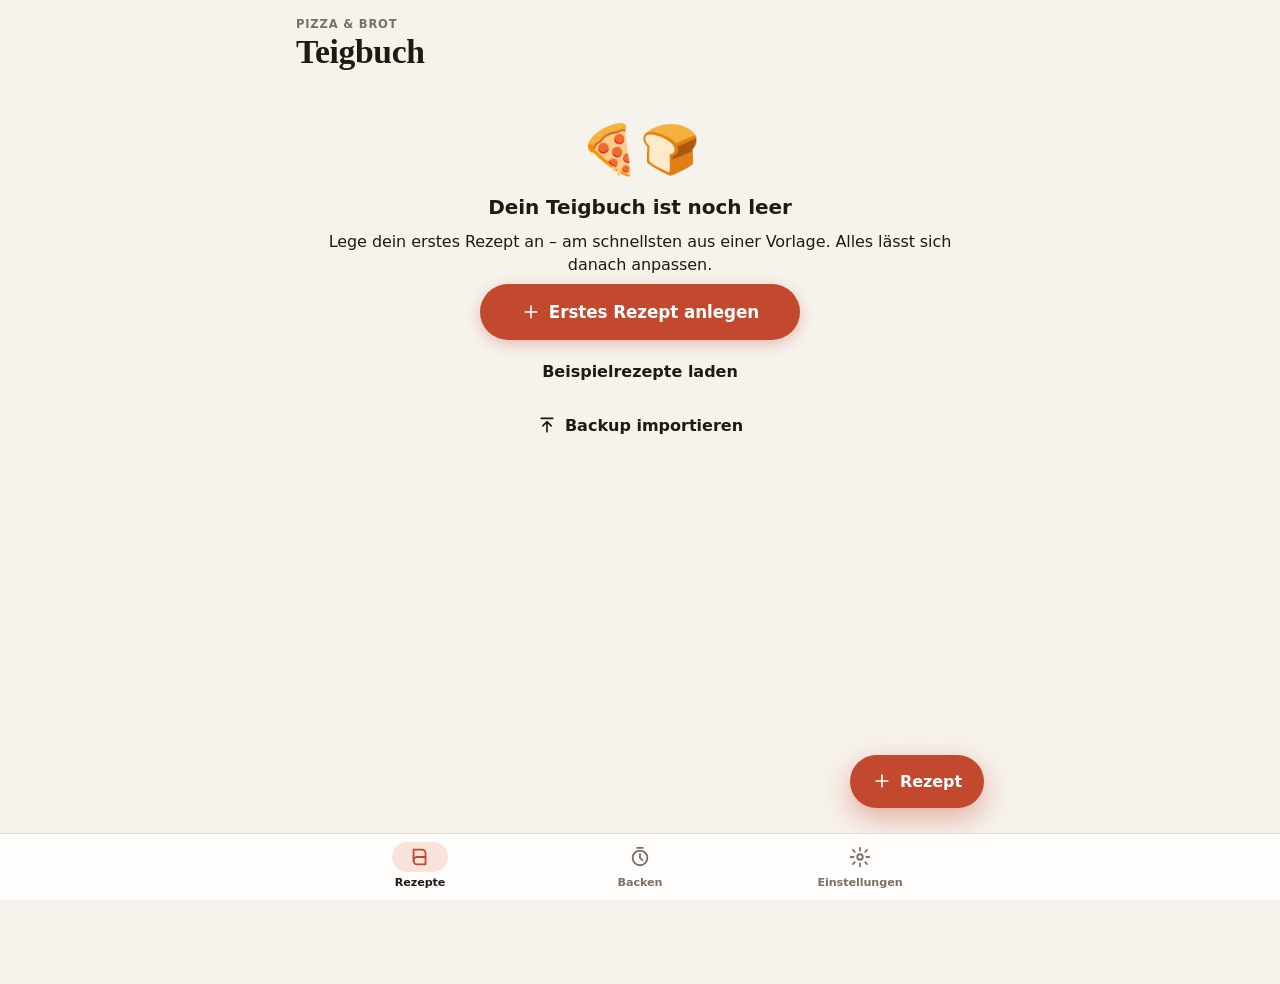
==== index.html @ fdfc9746 "Add files via upload" ====
<!doctype html>
<html lang="de">
<head>
  <meta charset="utf-8">
  <meta name="viewport" content="width=device-width, initial-scale=1, viewport-fit=cover">
  <title>Teigbuch</title>
  <meta name="description" content="Rezepte, Teigführung, Backplaner und Tagebuch für Pizza und Brot.">
  <meta name="theme-color" content="#FBF6EE" media="(prefers-color-scheme: light)">
  <meta name="theme-color" content="#17130F" media="(prefers-color-scheme: dark)">
  <link rel="manifest" href="manifest.webmanifest">
  <link rel="icon" href="icons/icon.svg" type="image/svg+xml">
  <link rel="apple-touch-icon" href="icons/icon-192.png">
  <meta name="apple-mobile-web-app-capable" content="yes">
  <meta name="mobile-web-app-capable" content="yes">
  <meta name="apple-mobile-web-app-status-bar-style" content="default">
  <meta name="apple-mobile-web-app-title" content="Teigbuch">
  <link rel="stylesheet" href="styles.css">
</head>
<body>
  <main id="view" aria-live="polite"></main>
  <nav class="tabbar" aria-label="Hauptnavigation">
    <a href="#/" data-tab="recipes">
      <span class="tab-pill"><svg class="ic" viewBox="0 0 24 24" fill="none" stroke="currentColor" stroke-width="2" stroke-linecap="round" stroke-linejoin="round" aria-hidden="true"><path d="M5 4h9a4 4 0 0 1 4 4v12H9a4 4 0 0 1-4-4V4z"/><path d="M5 16a4 4 0 0 1 4-4h9"/></svg></span>
      <span>Rezepte</span>
    </a>
    <a href="#/bake" data-tab="bake">
      <span class="tab-pill"><svg class="ic" viewBox="0 0 24 24" fill="none" stroke="currentColor" stroke-width="2" stroke-linecap="round" stroke-linejoin="round" aria-hidden="true"><circle cx="12" cy="13" r="8"/><path d="M12 9v4l2.5 2.5M9 2h6"/></svg><b id="bake-badge" class="badge" hidden></b></span>
      <span>Backen</span>
    </a>
    <a href="#/settings" data-tab="settings">
      <span class="tab-pill"><svg class="ic" viewBox="0 0 24 24" fill="none" stroke="currentColor" stroke-width="2" stroke-linecap="round" stroke-linejoin="round" aria-hidden="true"><circle cx="12" cy="12" r="3"/><path d="M12 2v3M12 19v3M4.2 4.2l2.1 2.1M17.7 17.7l2.1 2.1M2 12h3M19 12h3M4.2 19.8l2.1-2.1M17.7 6.3l2.1-2.1"/></svg></span>
      <span>Einstellungen</span>
    </a>
  </nav>
  <div id="toast" role="status"></div>
  <div id="sheet-root"></div>
  <noscript>Teigbuch benötigt JavaScript.</noscript>
  <script type="module" src="app.js"></script>
</body>
</html>
---- styles.css ----
/* Teigbuch – ruhiges, modernes Design, mobil zuerst */
:root {
  --bg: #F6F2EC; --surface: #FFFFFF; --surface-2: #EFE8DF; --surface-3: #E6DDD1; --line: #E4DACD;
  --text: #1F1A16; --muted: #7C6F65; --accent: #C2492D; --accent-ink: #FFFFFF; --accent-soft: #F8E3DB;
  --gold: #C98A2E; --ok: #2F7A4A; --ok-soft: #E2F1E6; --warn: #A3640A; --warn-soft: #FAEED8; --danger: #B3261E;
  --rt: #D69A3C; --fridge: #3F86B5; --warm: #E2733A; --oven: #C2492D;
  --shadow: 0 1px 2px rgba(50, 30, 15, .05), 0 8px 24px rgba(50, 30, 15, .06);
  --shadow-lg: 0 10px 40px rgba(50, 30, 15, .16);
  --r: 20px; --r-sm: 14px;
  --serif: ui-serif, "Iowan Old Style", "Palatino Linotype", Palatino, Georgia, serif;
  --sans: system-ui, -apple-system, "Segoe UI Variable", "Segoe UI", Roboto, "Helvetica Neue", sans-serif;
  color-scheme: light;
}
@media (prefers-color-scheme: dark) {
  :root:not([data-theme="light"]) {
    --bg: #131110; --surface: #1D1917; --surface-2: #27221E; --surface-3: #312A25; --line: #332C27;
    --text: #F4EDE6; --muted: #A69789; --accent: #F07C58; --accent-ink: #1A0F0A; --accent-soft: #3B2219;
    --gold: #E5AA4E; --ok: #7CC490; --ok-soft: #1B2D21; --warn: #EAB35C; --warn-soft: #33281A; --danger: #F2867E;
    --rt: #E3A64F; --fridge: #72B3DD; --warm: #F28E55; --oven: #F07C58;
    --shadow: 0 1px 2px rgba(0, 0, 0, .3); --shadow-lg: 0 10px 40px rgba(0, 0, 0, .5); color-scheme: dark;
  }
}
:root[data-theme="dark"] {
  --bg: #131110; --surface: #1D1917; --surface-2: #27221E; --surface-3: #312A25; --line: #332C27;
  --text: #F4EDE6; --muted: #A69789; --accent: #F07C58; --accent-ink: #1A0F0A; --accent-soft: #3B2219; color-scheme: dark;
}

* { box-sizing: border-box; -webkit-tap-highlight-color: transparent; }
html { -webkit-text-size-adjust: 100%; }
body {
  margin: 0; background: var(--bg); color: var(--text);
  font: 16px/1.45 var(--sans); letter-spacing: -.005em;
  padding-bottom: calc(84px + env(safe-area-inset-bottom));
  -webkit-font-smoothing: antialiased;
}
#view { max-width: 720px; margin: 0 auto; min-height: 100vh; }
a { color: var(--accent); }
h1, h2, h3 { margin: 0; }
p { margin: .5em 0; }
small { font-size: .82em; }
.muted { color: var(--muted); }
.small { font-size: .88rem; }
.center { text-align: center; }
.pre { white-space: pre-wrap; }
.hidden { display: none !important; }
.grow { flex: 1; min-width: 0; }
.ic { width: 20px; height: 20px; flex: none; }
button { font: inherit; }
:focus-visible { outline: 3px solid color-mix(in srgb, var(--accent) 45%, transparent); outline-offset: 2px; }

/* ---------- Kopfzeilen ---------- */
.top { display: flex; align-items: center; gap: 10px; padding: calc(16px + env(safe-area-inset-top)) 16px 6px; }
.top.sub { position: sticky; top: 0; z-index: 5; background: color-mix(in srgb, var(--bg) 85%, transparent); backdrop-filter: saturate(1.4) blur(14px); -webkit-backdrop-filter: saturate(1.4) blur(14px); padding-bottom: 10px; padding-top: calc(10px + env(safe-area-inset-top)); }
.eyebrow { font-size: .72rem; letter-spacing: .07em; text-transform: uppercase; color: var(--muted); font-weight: 650; white-space: nowrap; overflow: hidden; text-overflow: ellipsis; }
.title { font-size: 1.75rem; line-height: 1.15; font-weight: 750; letter-spacing: -.02em; }
.title.sm { font-size: 1.15rem; font-weight: 700; white-space: nowrap; overflow: hidden; text-overflow: ellipsis; letter-spacing: -.01em; }
.title.brand, .title.serif { font-family: var(--serif); letter-spacing: -.01em; }
.title.brand { font-size: 2.1rem; }
.top-actions { margin-left: auto; display: flex; gap: 4px; }
.pad { padding: 6px 16px 28px; }
.lead { color: var(--muted); margin-top: 6px; }
.sec { font-size: .78rem; text-transform: uppercase; letter-spacing: .07em; color: var(--muted); font-weight: 700; margin: 24px 4px 8px; }

/* ---------- Buttons ---------- */
.btn {
  display: inline-flex; align-items: center; justify-content: center; gap: 8px;
  min-height: 46px; padding: 10px 18px; border-radius: 999px; border: 0;
  background: var(--surface-2); color: var(--text); font-weight: 650; text-decoration: none; cursor: pointer;
  transition: transform .08s, background .15s;
}
.btn:hover { background: var(--surface-3); }
.btn:active { transform: scale(.97); }
.btn:disabled { opacity: .35; pointer-events: none; }
.btn.primary { background: var(--accent); color: var(--accent-ink); box-shadow: 0 4px 14px color-mix(in srgb, var(--accent) 30%, transparent); }
.btn.primary:hover { background: color-mix(in srgb, var(--accent) 88%, #000); }
.btn.ghost { background: transparent; }
.btn.ghost:hover { background: var(--surface-2); }
.btn.danger { color: var(--danger); }
.btn.sm { min-height: 36px; padding: 6px 14px; font-size: .9rem; }
.btn.big { min-height: 56px; font-size: 1.05rem; }
.btn.block { display: flex; width: 100%; margin: 12px 0; }
.icon-btn { display: inline-grid; place-items: center; width: 42px; height: 42px; border-radius: 999px; border: 0; background: transparent; color: var(--text); cursor: pointer; flex: none; text-decoration: none; }
.icon-btn:hover { background: var(--surface-2); }
.icon-btn.tonal { background: var(--surface-2); }

.row { display: flex; align-items: center; }
.row.gap { gap: 8px; }
.row.wrap { flex-wrap: wrap; }
.row.between { justify-content: space-between; gap: 8px; }
.row.center { justify-content: center; }
.row.line { margin-bottom: 8px; }

/* ---------- Karten & Klappbereiche ---------- */
.card { background: var(--surface); border-radius: var(--r); padding: 16px; margin: 12px 0; box-shadow: var(--shadow); }
.card-h { display: flex; align-items: center; justify-content: space-between; gap: 8px; margin-bottom: 8px; }
.card-h b { font-weight: 700; }
details > summary { list-style: none; cursor: pointer; }
details > summary::-webkit-details-marker { display: none; }
details.card > summary, details.fold > summary { display: flex; align-items: center; gap: 8px; font-weight: 650; }
details.card > summary > small, details.fold > summary > small { font-weight: 450; overflow: hidden; text-overflow: ellipsis; white-space: nowrap; min-width: 0; }
details.card > summary::after, details.fold > summary::after {
  content: ''; margin-left: auto; flex: none; width: 8px; height: 8px; border-right: 2px solid var(--muted); border-bottom: 2px solid var(--muted);
  transform: rotate(45deg) translate(-2px, -2px); transition: transform .2s;
}
details[open].card > summary::after, details[open].fold > summary::after { transform: rotate(-135deg) translate(-2px, -2px); }
details[open].card > summary { margin-bottom: 12px; }
details.fold { border-top: 1px solid var(--line); padding: 12px 0 0; margin-top: 12px; }
details.fold[open] > summary { margin-bottom: 10px; }
details.fold.flat { border-top: 0; padding-top: 4px; margin-top: 4px; }
details.info > summary { color: var(--muted); font-size: .88rem; display: inline-flex; gap: 6px; align-items: center; padding: 4px 0; }
details.info[open] > summary { margin-bottom: 4px; }
details.info p { margin: 0 0 8px; font-size: .9rem; color: var(--muted); }

.hint-card { display: flex; align-items: center; gap: 12px; justify-content: space-between; background: var(--surface-2); border-radius: var(--r-sm); padding: 12px 14px; margin: 12px 0; font-size: .94rem; }
.hint-card.good { background: var(--ok-soft); }
.hint-card.warnc { background: var(--warn-soft); }
.hint-card.col { flex-direction: column; align-items: stretch; }
.hint-card .x-btn { margin: -6px -6px -6px 0; }
.warn { background: var(--warn-soft); color: var(--text); border-radius: var(--r-sm); padding: 10px 12px; margin: 10px 0; font-size: .92rem; }
.pill { font-size: .76rem; padding: 3px 10px; border-radius: 999px; background: var(--surface-2); color: var(--muted); font-weight: 650; }
.pill.ok { background: var(--ok-soft); color: var(--ok); }
.kbd { display: inline-block; border: 1px solid var(--line); border-radius: 6px; padding: 0 5px; }

/* ---------- Übersicht ---------- */
.search { display: flex; align-items: center; gap: 8px; background: var(--surface); border-radius: 999px; padding: 0 16px; margin: 6px 0 4px; color: var(--muted); box-shadow: var(--shadow); }
.search input { flex: 1; border: 0; background: transparent; font: inherit; color: var(--text); padding: 12px 0; outline: none; min-width: 0; }
.chips { display: flex; flex-wrap: wrap; gap: 8px; margin: 10px 0; }
.chips.scroll { flex-wrap: nowrap; overflow-x: auto; scrollbar-width: none; margin-left: -16px; margin-right: -16px; padding: 0 16px; }
.chips.scroll::-webkit-scrollbar { display: none; }
.chip { border: 0; background: var(--surface-2); color: var(--text); border-radius: 999px; padding: 8px 14px; font-size: .9rem; font-weight: 550; cursor: pointer; white-space: nowrap; }
.chip:hover { background: var(--surface-3); }
.chip small { color: var(--muted); }
.chip.on { background: var(--text); color: var(--bg); }
.cards { display: grid; gap: 10px; grid-template-columns: 1fr; margin-top: 4px; }
@media (min-width: 560px) { .cards { grid-template-columns: 1fr 1fr; } }
.rcard { display: flex; gap: 14px; align-items: center; text-decoration: none; color: inherit; background: var(--surface); border-radius: var(--r); padding: 8px; box-shadow: var(--shadow); transition: transform .1s; }
.rcard:active { transform: scale(.985); }
.rcard-img { width: 76px; height: 76px; border-radius: 14px; flex: none; }
.rcard-img .ph-emoji { font-size: 2rem; }
.rcard-body { min-width: 0; display: flex; flex-direction: column; gap: 3px; padding-right: 6px; }
.rcard-title { font-weight: 700; font-size: 1.02rem; line-height: 1.25; display: -webkit-box; -webkit-line-clamp: 2; -webkit-box-orient: vertical; overflow: hidden; }
.meta { font-size: .84rem; color: var(--muted); white-space: nowrap; overflow: hidden; text-overflow: ellipsis; }
.fav { color: var(--gold); }
.stars-s { color: var(--gold); letter-spacing: 1px; white-space: nowrap; }
.stars-s i { color: var(--surface-3); font-style: normal; }

.ph { position: relative; background: linear-gradient(140deg, #F3E1C2, #E2B46C); display: grid; place-items: center; overflow: hidden; }
.ph img { position: absolute; inset: 0; width: 100%; height: 100%; object-fit: cover; }
.ph img:not([src]) { display: none; }
.ph-emoji { font-size: 2.4rem; }
.ph img[src] + .ph-emoji { display: none; }

.banner { display: block; text-decoration: none; color: #fff; background: linear-gradient(135deg, var(--accent), color-mix(in srgb, var(--accent) 60%, #4a1206)); border-radius: var(--r); padding: 11px 16px; margin: 8px 0; box-shadow: 0 6px 18px color-mix(in srgb, var(--accent) 25%, transparent); }
.banner-k { display: flex; justify-content: space-between; gap: 10px; font-size: .78rem; opacity: .92; font-weight: 600; }
.banner-k span:first-child { overflow: hidden; text-overflow: ellipsis; white-space: nowrap; }
.banner-k span:last-child { white-space: nowrap; }
.banner-v { font-size: 1.02rem; font-weight: 700; margin-top: 2px; }
.more-link { display: block; text-align: center; font-size: .88rem; font-weight: 650; text-decoration: none; padding: 4px 0 8px; }
.banner-s { font-size: .88rem; opacity: .92; }
.cd { font-variant-numeric: tabular-nums; font-weight: 500; opacity: .95; }
.cd.overdue, .ht-cd.overdue { color: var(--warn); }
.banner .cd.overdue { color: #FFE2A8; }

.fab { position: fixed; right: max(16px, calc(50% - 344px)); bottom: calc(92px + env(safe-area-inset-bottom)); display: flex; align-items: center; gap: 8px; background: var(--accent); color: var(--accent-ink); text-decoration: none; font-weight: 700; padding: 15px 22px; border-radius: 999px; box-shadow: 0 10px 28px color-mix(in srgb, var(--accent) 40%, transparent); z-index: 6; }

.empty { text-align: center; padding: 32px 12px; }
.empty .btn { margin: 8px auto; display: flex; width: 100%; max-width: 320px; }
.empty-ic { font-size: 3rem; margin-bottom: 8px; }
.empty.small { padding: 16px 8px; }
.empty h2 { font-size: 1.25rem; }

/* ---------- Rezept-Detail ---------- */
.hero { height: 230px; border-radius: 0 0 28px 28px; }
.hero .ph-emoji { font-size: 4.5rem; }
.hero::after { content: ''; position: absolute; inset: 0 0 auto 0; height: 90px; background: linear-gradient(rgba(0, 0, 0, .18), transparent); pointer-events: none; }
.hero > .hbtn, .hero > .hbtns { position: absolute; top: calc(12px + env(safe-area-inset-top)); z-index: 2; }
.hero > .hbtn { left: 12px; }
.hbtns { right: 12px; display: flex; gap: 8px; }
.hbtn { display: grid; place-items: center; width: 42px; height: 42px; border-radius: 999px; border: 0; background: rgba(255, 252, 248, .88); backdrop-filter: blur(8px); color: #2A211B; cursor: pointer; box-shadow: 0 2px 10px rgba(0, 0, 0, .14); }
.hbtn.on { color: var(--gold); }
.hbtn.on svg { fill: currentColor; }
.hero + .pad { padding-top: 18px; }
.facts { display: flex; flex-wrap: wrap; gap: 6px; margin: 12px 0 4px; }
.fact { display: inline-flex; align-items: center; gap: 6px; background: var(--surface); border-radius: 999px; padding: 6px 12px; font-size: .88rem; font-weight: 600; box-shadow: var(--shadow); }
.fact small { color: var(--muted); font-weight: 500; }

.seg { display: flex; background: var(--surface-2); border-radius: 999px; padding: 4px; gap: 2px; margin: 14px 0; overflow-x: auto; scrollbar-width: none; }
.seg > a, .seg > button { flex: 1; text-align: center; padding: 9px 12px; border-radius: 999px; border: 0; background: transparent; color: var(--muted); text-decoration: none; font-weight: 650; font-size: .92rem; cursor: pointer; white-space: nowrap; }
.seg > .on { background: var(--surface); color: var(--text); box-shadow: 0 1px 4px rgba(0, 0, 0, .1); }
.seg.small { flex-wrap: wrap; overflow: visible; border-radius: var(--r-sm); }
.seg.small > button { font-size: .82rem; padding: 7px 8px; flex: 1 1 auto; border-radius: 10px; }

/* ---------- Formulare ---------- */
.fld { display: block; margin: 14px 0; }
.fld-l { display: block; font-size: .82rem; font-weight: 650; color: var(--muted); margin: 0 0 6px 2px; }
.fld-h { display: block; font-size: .8rem; color: var(--muted); margin: 5px 0 0 2px; }
.in { width: 100%; min-height: 46px; border: 1.5px solid transparent; border-radius: var(--r-sm); background: var(--surface-2); color: var(--text); font: inherit; padding: 10px 14px; outline: none; transition: border-color .15s, background .15s; }
.in:focus { border-color: var(--accent); background: var(--surface); }
.card .in, .link-card .in, .se-b .in, .sub-ratings .in { background: var(--bg); }
.card .in:focus { background: var(--surface); }
.in.big { font-size: 1.3rem; font-weight: 700; }
.in.strong { font-weight: 700; }
textarea.in { resize: vertical; }
select.in { appearance: auto; }
.unit-in { position: relative; display: flex; align-items: center; flex: 1; min-width: 0; }
.unit-in .in { padding-right: 46px; }
.unit-in .u { position: absolute; right: 14px; color: var(--muted); font-size: .9rem; pointer-events: none; }
.w90 { flex: 0 0 100px; }
.w60 { flex: 0 0 60px; text-align: right; }
.grid2 { display: grid; grid-template-columns: 1fr 1fr; gap: 0 12px; }
.grid2 .fld { margin: 8px 0; }
.check { display: flex; align-items: center; gap: 10px; margin: 12px 0; font-size: .95rem; }
.check input { width: 20px; height: 20px; accent-color: var(--accent); }

.stepper { display: flex; align-items: center; border-radius: 999px; overflow: hidden; background: var(--surface-2); }
.card .stepper { background: var(--bg); }
.stepper button { width: 46px; height: 46px; border: 0; background: transparent; color: var(--text); font-size: 1.35rem; cursor: pointer; }
.stepper button:hover { background: var(--surface-3); }
.stepper .in { border: 0; text-align: center; width: 60px; border-radius: 0; min-height: 46px; font-weight: 750; background: transparent; padding: 0; }
.stepper.big .in { font-size: 1.3rem; width: 84px; }
.scaler-row { display: flex; align-items: center; gap: 10px; flex-wrap: wrap; }
.scaler-row .unit-in { max-width: 140px; }
.scaler .row { margin-top: 10px; }
.x { color: var(--muted); font-weight: 700; }

.result-grid { display: grid; grid-template-columns: 1fr 1fr; gap: 10px; margin: 14px 0; }
.result-grid > div { background: var(--surface); border-radius: var(--r-sm); padding: 10px 14px; box-shadow: var(--shadow); }
.result-grid small { display: block; color: var(--muted); }
.result-grid b { font-size: 1.1rem; }
.result { margin-top: 10px; padding: 10px 14px; background: var(--surface-2); border-radius: var(--r-sm); }

/* ---------- Zutaten ---------- */
.ing { background: var(--surface); border-radius: var(--r); padding: 14px 16px; margin: 12px 0; box-shadow: var(--shadow); }
.ing.pf { box-shadow: inset 4px 0 0 var(--gold), var(--shadow); }
.ing.main { box-shadow: inset 4px 0 0 var(--accent), var(--shadow); }
.ing h3 { font-size: 1rem; display: flex; justify-content: space-between; align-items: baseline; gap: 8px; margin-bottom: 4px; }
.ing h3 small { color: var(--muted); font-weight: 500; }
.ing table { width: 100%; border-collapse: collapse; font-variant-numeric: tabular-nums; }
.ing td { padding: 8px 0; border-bottom: 1px solid var(--line); vertical-align: top; }
.ing td small { display: block; color: var(--muted); }
.ing td.num { text-align: right; font-weight: 650; white-space: nowrap; padding-left: 10px; }
.ing td.pct { color: var(--muted); font-weight: 500; width: 76px; }
.ing tr.sum td { border-bottom: 0; font-weight: 750; padding-top: 10px; }
.ing tr.sub td { color: var(--muted); font-size: .88rem; }
.ing tr[data-action="tick"] { cursor: pointer; }
.ing tr.checked td { text-decoration: line-through; opacity: .4; }
details.card .ing { box-shadow: none; padding: 0; margin: 8px 0 0; background: none; }

/* ---------- Ablauf ---------- */
.flowbar { display: flex; height: 12px; border-radius: 999px; overflow: hidden; gap: 2px; margin-bottom: 10px; }
.flowbar i, .legend i { display: block; }
.legend { display: flex; flex-wrap: wrap; gap: 6px 14px; font-size: .82rem; color: var(--muted); }
.legend span { display: inline-flex; align-items: center; gap: 6px; }
.legend i { width: 9px; height: 9px; border-radius: 3px; }
i.loc-rt { background: var(--rt); } i.loc-fridge { background: var(--fridge); } i.loc-warm { background: var(--warm); } i.loc-oven { background: var(--oven); }
.flow-sum { display: grid; grid-template-columns: 1fr 1fr; gap: 10px; margin-bottom: 10px; }
.flow-sum small { display: block; color: var(--muted); font-size: .76rem; }
.flow-sum b { font-size: 1.05rem; white-space: nowrap; }
.kv { display: flex; justify-content: space-between; padding: 4px 0; }

.tl { list-style: none; margin: 8px 0; padding: 0; position: relative; }
.tl::before { content: ''; position: absolute; left: 19px; top: 14px; bottom: 14px; width: 2px; background: var(--line); }
.tl-i { position: relative; display: flex; gap: 12px; padding: 6px 0; align-items: flex-start; }
.tl-dot { width: 40px; height: 40px; flex: none; border-radius: 999px; background: var(--surface); box-shadow: inset 0 0 0 2px var(--rt); display: grid; place-items: center; font-size: 1.05rem; z-index: 1; }
.tl-i.loc-fridge .tl-dot { box-shadow: inset 0 0 0 2px var(--fridge); }
.tl-i.loc-warm .tl-dot { box-shadow: inset 0 0 0 2px var(--warm); }
.tl-i.loc-oven .tl-dot { box-shadow: inset 0 0 0 2px var(--oven); }
.tl-i.end .tl-dot { box-shadow: inset 0 0 0 2px var(--ok); }
.tl-c { flex: 1; min-width: 0; padding-top: 2px; }
.tl-c > details > summary { display: block; }
.tl-h { display: flex; justify-content: space-between; gap: 8px; align-items: baseline; }
.tl-h b { font-weight: 650; }
.tl-when { font-size: .84rem; color: var(--muted); white-space: nowrap; font-variant-numeric: tabular-nums; }
.tl-m { font-size: .84rem; color: var(--muted); margin-top: 2px; }
.tl-more { color: var(--accent); font-weight: 600; }
.tl-n { font-size: .9rem; margin-top: 6px; background: var(--surface-2); border-radius: 12px; padding: 8px 11px; }
.loc-chip { display: inline-block; padding: 1px 8px; border-radius: 999px; font-size: .76rem; font-weight: 650; background: color-mix(in srgb, var(--rt) 18%, transparent); color: var(--text); }
.loc-chip.loc-fridge { background: color-mix(in srgb, var(--fridge) 20%, transparent); }
.loc-chip.loc-warm { background: color-mix(in srgb, var(--warm) 20%, transparent); }
.loc-chip.loc-oven { background: color-mix(in srgb, var(--oven) 20%, transparent); }
.tl-i.night .tl-when::before { content: '🌙 '; }
.tl-i.night .tl-when { color: var(--warn); font-weight: 650; }
.tl.live .tl-i.done { opacity: .5; }
.tl.live .tl-i.done .tl-dot { background: var(--ok-soft); box-shadow: inset 0 0 0 2px var(--ok); }
.tl.live .tl-i.run .tl-dot { box-shadow: inset 0 0 0 2px var(--accent), 0 0 0 4px var(--accent-soft); }
.tl.live .tl-i.run b { color: var(--accent); }
.tl.live .tl-i.over .tl-when { color: var(--warn); }
.tl-done { align-self: center; background: var(--surface-2); }

/* ---------- Tagebuch ---------- */
.pchips { display: flex; flex-wrap: wrap; gap: 6px; margin: 6px 0 8px; }
.pchip { background: var(--surface-2); border-radius: 999px; padding: 3px 10px; font-size: .82rem; }
.next { background: var(--accent-soft); border-radius: 12px; padding: 8px 11px; font-size: .92rem; }
details.log > summary { display: flex; align-items: center; gap: 10px; }
details.log > summary .log-d { font-weight: 700; }
details.log > summary .log-h { color: var(--muted); font-size: .86rem; }
.thumbs { display: flex; gap: 8px; flex-wrap: wrap; margin: 8px 0; }
.thumb { width: 72px; height: 72px; border-radius: 14px; border: 0; padding: 0; cursor: pointer; }
.thumbs.big .thumb { width: 100px; height: 100px; }
.thumb.add { display: flex; flex-direction: column; align-items: center; justify-content: center; gap: 4px; background: var(--surface-2); border: 2px dashed var(--line); color: var(--muted); font-size: .85rem; }
.thumb.cover { outline: 3px solid var(--gold); outline-offset: 2px; }
.t-x { position: absolute; top: 4px; right: 4px; width: 26px; height: 26px; border-radius: 999px; border: 0; background: rgba(0, 0, 0, .55); color: #fff; display: grid; place-items: center; cursor: pointer; z-index: 2; }
.t-x .ic { width: 14px; height: 14px; }
.t-c { position: absolute; left: 0; right: 0; bottom: 0; border: 0; background: rgba(0, 0, 0, .55); color: #fff; font-size: .7rem; padding: 3px; cursor: pointer; z-index: 2; }
.ph.missing::after { content: 'Foto fehlt'; font-size: .7rem; color: #6b5a4a; }
.chart svg { width: 100%; height: auto; }
.chart .grid { stroke: var(--line); stroke-width: 1; }
.chart .ax { fill: var(--muted); font-size: 10px; }
.chart .pt { fill: var(--accent); fill-opacity: .85; stroke: var(--surface); stroke-width: 2; }
.stars-in { display: flex; gap: 2px; }
.stars-in button { border: 0; background: none; font-size: 1.4rem; color: var(--surface-3); cursor: pointer; padding: 2px; line-height: 1; }
.stars-in.big button { font-size: 2.4rem; }
.stars-in button.on { color: var(--gold); }
.sub-ratings .row { padding: 4px 0; }
.act-row { display: flex; gap: 6px; flex-wrap: wrap; margin-top: 10px; }

/* ---------- Editor ---------- */
.tpl-grid { display: grid; grid-template-columns: 1fr 1fr; gap: 10px; margin-top: 14px; }
.tpl { display: flex; flex-direction: column; align-items: flex-start; gap: 4px; text-align: left; background: var(--surface); border: 0; border-radius: var(--r); padding: 16px; color: var(--text); cursor: pointer; box-shadow: var(--shadow); }
.tpl:active { transform: scale(.98); }
.tpl-ic { font-size: 1.8rem; }
.tpl b { font-size: 1rem; line-height: 1.25; }
.tpl small { color: var(--muted); }
.tpl.blank { background: transparent; box-shadow: inset 0 0 0 2px var(--line); }
.wiz-dots { display: flex; gap: 6px; padding: 4px 16px 0; }
.wiz-dots button { flex: 1; height: 28px; display: flex; align-items: center; border: 0; background: none; cursor: pointer; padding: 0; }
.wiz-dots button span { display: block; width: 100%; height: 5px; border-radius: 99px; background: var(--surface-3); font-size: 0; transition: background .2s; }
.wiz-dots .done span { background: color-mix(in srgb, var(--accent) 45%, var(--surface-3)); }
.wiz-dots .on span { background: var(--accent); }
.wiz-dots small { display: none; }
.wiz-body { padding-bottom: 160px; }
.wiz-foot, .sticky-actions { position: fixed; left: 0; right: 0; bottom: calc(68px + env(safe-area-inset-bottom)); z-index: 7; background: color-mix(in srgb, var(--bg) 88%, transparent); backdrop-filter: saturate(1.4) blur(14px); -webkit-backdrop-filter: saturate(1.4) blur(14px); padding: 8px 16px 10px; }
.wiz-foot > *, .sticky-actions { max-width: 720px; margin: 0 auto; }
.sticky-actions { display: flex; gap: 8px; }
body[data-view="plan"] #view { padding-bottom: 80px; }
.live { display: flex; flex-wrap: wrap; gap: 4px 12px; font-size: .8rem; color: var(--muted); margin-bottom: 8px; justify-content: center; }
.live b { color: var(--text); }
.live .w { color: var(--warn); font-weight: 700; }
.link-card { background: var(--surface); border-radius: var(--r); padding: 16px; margin: 14px 0; box-shadow: var(--shadow); }
.link-h { display: flex; flex-direction: column; gap: 2px; margin-bottom: 10px; }
.link-h small { color: var(--muted); }
.link-row { display: flex; align-items: center; gap: 10px; }
.link-arrow { font-size: 1.2rem; color: var(--muted); }
.pf-card { box-shadow: inset 4px 0 0 var(--gold), var(--shadow); }
.pf-ic { font-size: 1.5rem; }
.pf-out { background: var(--surface-2); border-radius: 12px; padding: 8px 12px; font-size: .9rem; margin-top: 6px; }
.add-row { display: flex; flex-wrap: wrap; gap: 8px; margin: 10px 0; }
.steps-edit { list-style: none; padding: 0; margin: 10px 0; }
.se { background: var(--surface); border-radius: var(--r-sm); margin: 8px 0; overflow: hidden; box-shadow: inset 4px 0 0 var(--rt), var(--shadow); }
.se.loc-fridge { box-shadow: inset 4px 0 0 var(--fridge), var(--shadow); } .se.loc-warm { box-shadow: inset 4px 0 0 var(--warm), var(--shadow); } .se.loc-oven { box-shadow: inset 4px 0 0 var(--oven), var(--shadow); }
.se-h { display: flex; align-items: center; gap: 10px; width: 100%; border: 0; background: none; padding: 11px 12px 11px 16px; color: var(--text); text-align: left; cursor: pointer; }
.se-n { width: 24px; height: 24px; border-radius: 999px; background: var(--surface-2); display: grid; place-items: center; font-size: .76rem; font-weight: 750; flex: none; }
.se-ic { font-size: 1.2rem; }
.se-t { flex: 1; min-width: 0; display: flex; flex-direction: column; }
.se-t b { font-weight: 650; }
.se-t small { color: var(--muted); }
.se-b { padding: 2px 14px 14px 18px; }
.login-steps { margin: 6px 0 4px; padding-left: 22px; }
.login-steps li { margin: 3px 0; }
.unit-seg { display: flex; align-items: center; justify-content: space-between; gap: 10px; margin: 4px 0 6px; }
.unit-seg .seg { margin: 0; flex: 0 0 auto; }
.unit-seg .seg > button { min-width: 64px; }
.dur { gap: 6px; }
.dur .unit-in .in { padding: 10px 30px 10px 10px; text-align: right; }
.dur .unit-in .u { right: 9px; font-size: .82rem; }
.se-tools { display: flex; gap: 4px; justify-content: flex-end; margin-top: 8px; }
.addmore > summary { display: flex; align-items: center; justify-content: space-between; gap: 8px; }
.addmore > summary .btn { pointer-events: none; }

/* ---------- Planer ---------- */
.big-result { background: linear-gradient(135deg, var(--accent), color-mix(in srgb, var(--accent) 55%, #3a0e04)); color: #fff; border-radius: 24px; padding: 18px 20px; margin: 14px 0; box-shadow: 0 10px 30px color-mix(in srgb, var(--accent) 30%, transparent); }
.br-k { font-size: .8rem; opacity: .9; font-weight: 650; text-transform: uppercase; letter-spacing: .06em; }
.br-v { font-size: 2rem; font-weight: 800; line-height: 1.15; margin: 4px 0; letter-spacing: -.02em; }
.br-s { font-size: .9rem; opacity: .95; }
.br-w { margin-top: 8px; background: rgba(255, 255, 255, .18); padding: 6px 10px; border-radius: 10px; font-size: .9rem; }

/* ---------- Backvorgang ---------- */
.hero-timer { background: var(--surface); border-radius: 26px; padding: 20px 18px; margin: 12px 0; text-align: center; box-shadow: var(--shadow); position: relative; overflow: hidden; }
.hero-timer::before { content: ''; position: absolute; inset: 0 0 auto 0; height: 5px; background: var(--rt); }
.hero-timer.loc-fridge::before { background: var(--fridge); } .hero-timer.loc-warm::before { background: var(--warm); } .hero-timer.loc-oven::before { background: var(--oven); }
.hero-timer.planned::before { background: var(--gold); }
.hero-timer.done::before { background: var(--ok); }
.ht-step { font-size: .8rem; color: var(--muted); font-weight: 650; }
.ht-name { font-size: 1.45rem; font-weight: 750; margin: 4px 0; letter-spacing: -.01em; }
.ht-cd { font-size: 3.2rem; font-weight: 800; font-variant-numeric: tabular-nums; letter-spacing: -.03em; line-height: 1.05; margin-top: 4px; }
.ht-sub { color: var(--muted); font-size: .9rem; }
.ht-big { font-size: 3.5rem; }
.ht-rep { margin-top: 10px; font-size: .92rem; background: var(--surface-2); border-radius: 999px; padding: 6px 12px; display: inline-block; }
.ht-notes { margin: 12px 0 0; font-size: .92rem; text-align: left; background: var(--surface-2); border-radius: 14px; padding: 10px 12px; }
.ht-tools { display: flex; gap: 6px; justify-content: center; margin-top: 4px; flex-wrap: wrap; }
.progress { height: 8px; background: var(--surface-2); border-radius: 999px; overflow: hidden; margin: 12px 0 4px; }
.progress i { display: block; height: 100%; background: var(--accent); border-radius: 999px; transition: width 1s linear; }
.meas { margin: 12px 0 4px; text-align: left; background: var(--surface-2); border-radius: 14px; padding: 9px 12px; }
.meas > summary { font-size: .9rem; font-weight: 600; }
.meas[open] > summary { margin-bottom: 8px; }
.meas-row { display: grid; grid-template-columns: repeat(3, 1fr); gap: 8px; margin-bottom: 6px; }
.meas-row label small { display: block; color: var(--muted); font-size: .72rem; margin-bottom: 3px; white-space: nowrap; overflow: hidden; text-overflow: ellipsis; }
.meas-row .in { background: var(--surface); }
.meas-row .unit-in .in { padding-right: 34px; min-height: 40px; }
.ht-comp { margin-top: 10px; font-size: .88rem; background: var(--ok-soft); border-radius: 999px; padding: 5px 12px; display: inline-block; }
.comp { color: var(--ok); }

/* ---------- Teighände-Modus ---------- */
body[data-hands] .tabbar { display: none; }
body[data-hands] { padding-bottom: 0; }
.hands { min-height: 100vh; min-height: 100dvh; display: flex; flex-direction: column; gap: 10px; padding: calc(12px + env(safe-area-inset-top)) 18px calc(18px + env(safe-area-inset-bottom)); text-align: center; }
.hands-top { display: flex; align-items: center; justify-content: space-between; color: var(--muted); font-weight: 650; font-size: 1rem; text-align: left; }
.hands-x { width: 52px; height: 52px; border-radius: 999px; border: 0; background: var(--surface-2); color: var(--text); display: grid; place-items: center; cursor: pointer; }
.hands-name { font-size: clamp(1.8rem, 8vw, 2.8rem); font-weight: 800; line-height: 1.15; margin-top: 8px; letter-spacing: -.02em; }
.hands-cd { font-size: clamp(3.6rem, 19vw, 6.5rem); font-weight: 800; font-variant-numeric: tabular-nums; letter-spacing: -.04em; line-height: 1; }
.hands-cd.overdue { color: var(--warn); }
.progress.big { height: 14px; margin: 4px 0; }
.hands-rep { font-size: 1.3rem; font-weight: 700; }
.hands-notes { font-size: 1.15rem; background: var(--surface-2); border-radius: 18px; padding: 12px 14px; text-align: left; }
.hands-ing { background: var(--surface); border-radius: 18px; padding: 4px 16px; text-align: left; font-size: 1.25rem; box-shadow: var(--shadow); }
.hands-ing > div { display: flex; justify-content: space-between; padding: 10px 0; border-bottom: 1px solid var(--line); cursor: pointer; }
.hands-ing > div:last-child { border-bottom: 0; }
.hands-ing > div.checked { opacity: .4; text-decoration: line-through; }
.hands-sub { font-size: 1.1rem; color: var(--muted); }
.hands-go { min-height: 120px; border: 0; border-radius: 30px; background: var(--accent); color: var(--accent-ink); font-size: 2rem; font-weight: 800; cursor: pointer; box-shadow: 0 10px 28px color-mix(in srgb, var(--accent) 35%, transparent); }
.hands-go:active { transform: scale(.98); }
.hands-row { display: flex; gap: 10px; }
.hands-small { flex: 1; min-height: 60px; border-radius: 999px; border: 0; background: var(--surface-2); color: var(--text); font-size: 1.15rem; font-weight: 700; cursor: pointer; }
.hands .ht-comp { align-self: center; font-size: 1rem; }

/* ---------- Einstellungen ---------- */
.toggle { display: flex; align-items: center; justify-content: space-between; gap: 12px; padding: 12px 0; border-top: 1px solid var(--line); cursor: pointer; }
.card > .toggle:first-of-type { border-top: 0; }
.toggle > span { display: flex; flex-direction: column; min-width: 0; }
.toggle b { font-weight: 650; }
.toggle small { color: var(--muted); }
.toggle input { position: absolute; opacity: 0; pointer-events: none; }
.toggle i { flex: none; width: 48px; height: 29px; border-radius: 999px; background: var(--surface-3); position: relative; transition: background .15s; }
.toggle i::after { content: ''; position: absolute; top: 3px; left: 3px; width: 23px; height: 23px; border-radius: 99px; background: #fff; box-shadow: 0 1px 3px rgba(0, 0, 0, .25); transition: transform .15s; }
.toggle input:checked + i { background: var(--accent); }
.toggle input:checked + i::after { transform: translateX(19px); }
.toggle input:focus-visible + i { outline: 3px solid var(--accent-soft); }
.sub-opt { margin: 0 0 6px 4px; padding-left: 14px; border-left: 2px solid var(--line); }
.sub-opt .toggle { border-top: 0; padding: 6px 0; }
.sub-opt .fld { margin: 6px 0 10px; }
.set-row { display: flex; align-items: center; justify-content: space-between; gap: 10px; padding: 10px 0; }

/* ---------- Sheet, Toast, QR ---------- */
.sheet-bg { position: fixed; inset: 0; background: rgba(20, 12, 6, .45); backdrop-filter: blur(2px); z-index: 40; animation: fade .15s; }
@keyframes fade { from { opacity: 0; } }
.sheet { position: fixed; left: 50%; transform: translateX(-50%); bottom: 0; width: min(560px, 100%); background: var(--surface); border-radius: 26px 26px 0 0; padding: 8px 14px calc(16px + env(safe-area-inset-bottom)); z-index: 41; animation: up .2s ease-out; max-height: 92vh; overflow-y: auto; box-shadow: var(--shadow-lg); }
.sheet::before { content: ''; display: block; width: 40px; height: 5px; border-radius: 99px; background: var(--surface-3); margin: 4px auto 6px; }
@keyframes up { from { transform: translate(-50%, 30px); opacity: 0; } }
.sheet-h { font-weight: 700; text-align: center; padding: 6px 0 10px; color: var(--muted); font-size: .9rem; }
.sheet-i { display: flex; align-items: center; gap: 12px; width: 100%; border: 0; background: none; color: var(--text); padding: 14px 12px; border-radius: 14px; cursor: pointer; text-align: left; font-weight: 550; }
.sheet-i:hover { background: var(--surface-2); }
.sheet-i.danger { color: var(--danger); }
.sheet-i.cancel { justify-content: center; font-weight: 700; margin-top: 6px; background: var(--surface-2); }
.sheet.alert { text-align: center; padding: 10px 16px calc(18px + env(safe-area-inset-bottom)); }
.alert-t { font-size: 1.35rem; font-weight: 750; }
.lightbox { position: fixed; inset: 0; background: rgba(0, 0, 0, .92); z-index: 50; display: grid; place-items: center; padding: 16px; }
.lightbox img { max-width: 100%; max-height: 100%; border-radius: 10px; }
.qr-box { background: #fff; border-radius: 18px; padding: 10px; margin: 4px auto 8px; max-width: 340px; }
.qr { display: block; width: 100%; height: auto; }
.qr-sheet p.warnc { background: var(--warn-soft); border-radius: 12px; padding: 6px 10px; }
.qr-video { width: 100%; max-height: 50vh; border-radius: 18px; background: #000; object-fit: cover; }
#toast { position: fixed; left: 50%; bottom: calc(160px + env(safe-area-inset-bottom)); transform: translate(-50%, 20px); background: var(--text); color: var(--bg); padding: 11px 18px; border-radius: 999px; font-size: .92rem; font-weight: 550; opacity: 0; pointer-events: none; transition: .2s; z-index: 60; max-width: calc(100% - 32px); text-align: center; box-shadow: var(--shadow-lg); }
#toast.show { opacity: 1; transform: translate(-50%, 0); }

/* ---------- Tableiste ---------- */
.tabbar { position: fixed; left: 0; right: 0; bottom: 0; z-index: 8; display: flex; justify-content: center; background: color-mix(in srgb, var(--surface) 86%, transparent); backdrop-filter: saturate(1.4) blur(16px); -webkit-backdrop-filter: saturate(1.4) blur(16px); border-top: 1px solid var(--line); padding-bottom: env(safe-area-inset-bottom); }
.tabbar a { flex: 1; max-width: 220px; display: flex; flex-direction: column; align-items: center; gap: 3px; padding: 8px 0 9px; color: var(--muted); text-decoration: none; font-size: .7rem; font-weight: 650; }
.tabbar a .tab-pill { display: grid; place-items: center; width: 56px; height: 30px; border-radius: 999px; transition: background .15s; position: relative; }
.tabbar a.on { color: var(--text); }
.tabbar a.on .tab-pill { background: var(--accent-soft); color: var(--accent); }
.tabbar .ic { width: 22px; height: 22px; }
.badge[hidden] { display: none; }
.badge { position: absolute; top: -3px; right: 6px; min-width: 18px; height: 18px; border-radius: 99px; background: var(--accent); color: var(--accent-ink); font-size: .68rem; font-weight: 750; display: grid; place-items: center; padding: 0 4px; }

@media (min-width: 720px) { .hero { height: 260px; } }
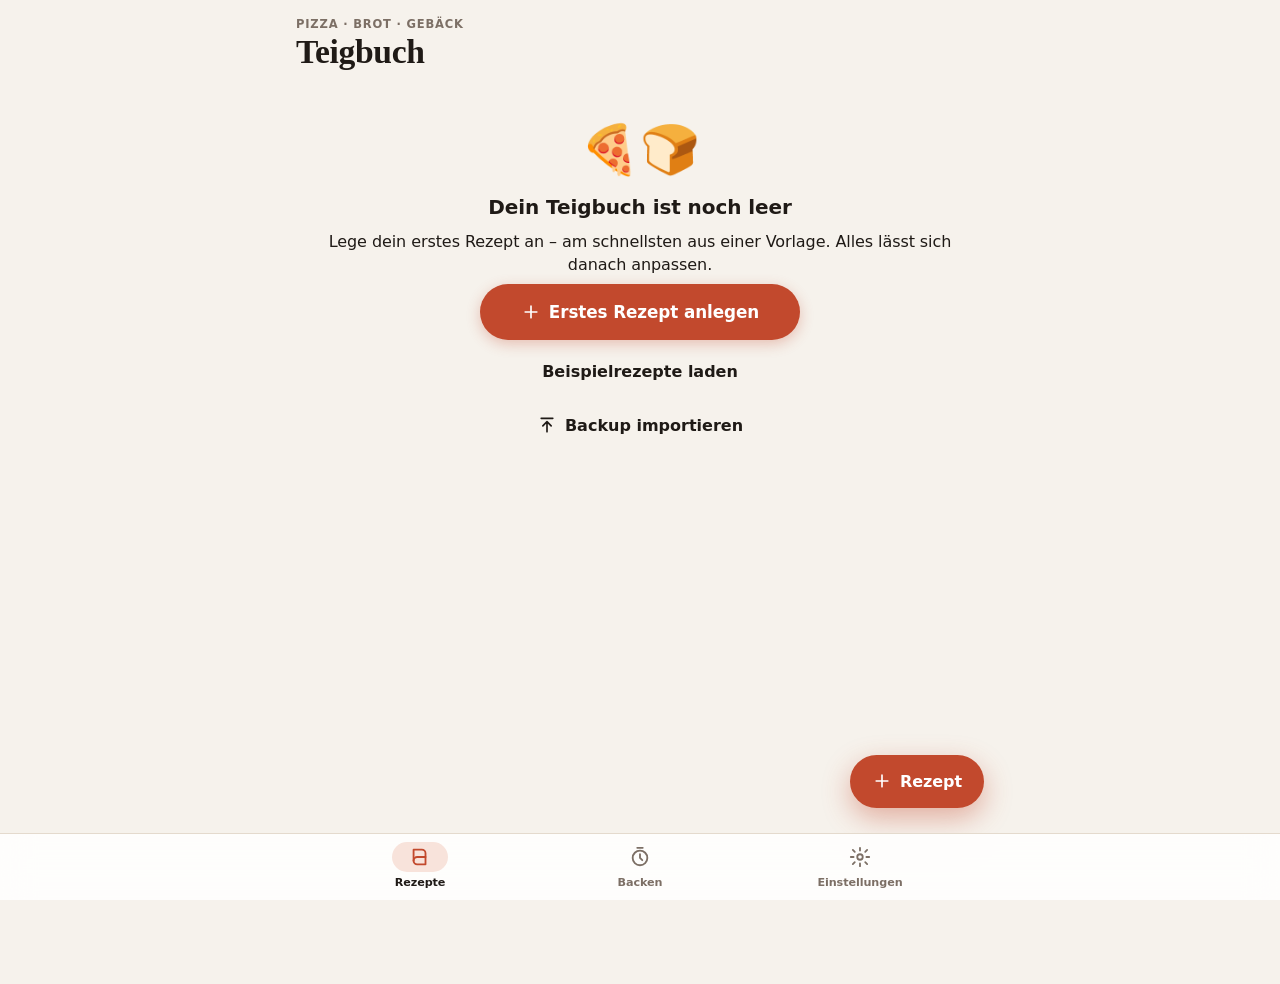
==== commit e9ca9cdb: "Add files via upload" ====
--- a/index.html
+++ b/index.html
@@ -2,7 +2,7 @@
 <html lang="de">
 <head>
   <meta charset="utf-8">
-  <meta name="viewport" content="width=device-width, initial-scale=1, viewport-fit=cover">
+  <meta name="viewport" content="width=device-width, initial-scale=1, maximum-scale=1, user-scalable=no, viewport-fit=cover">
   <title>Teigbuch</title>
   <meta name="description" content="Rezepte, Teigführung, Backplaner und Tagebuch für Pizza und Brot.">
   <meta name="theme-color" content="#FBF6EE" media="(prefers-color-scheme: light)">
--- a/styles.css
+++ b/styles.css
@@ -119,7 +119,6 @@
 .warn { background: var(--warn-soft); color: var(--text); border-radius: var(--r-sm); padding: 10px 12px; margin: 10px 0; font-size: .92rem; }
 .pill { font-size: .76rem; padding: 3px 10px; border-radius: 999px; background: var(--surface-2); color: var(--muted); font-weight: 650; }
 .pill.ok { background: var(--ok-soft); color: var(--ok); }
-.kbd { display: inline-block; border: 1px solid var(--line); border-radius: 6px; padding: 0 5px; }
 
 /* ---------- Übersicht ---------- */
 .search { display: flex; align-items: center; gap: 8px; background: var(--surface); border-radius: 999px; padding: 0 16px; margin: 6px 0 4px; color: var(--muted); box-shadow: var(--shadow); }
@@ -156,7 +155,6 @@
 .banner-k span:last-child { white-space: nowrap; }
 .banner-v { font-size: 1.02rem; font-weight: 700; margin-top: 2px; }
 .more-link { display: block; text-align: center; font-size: .88rem; font-weight: 650; text-decoration: none; padding: 4px 0 8px; }
-.banner-s { font-size: .88rem; opacity: .92; }
 .cd { font-variant-numeric: tabular-nums; font-weight: 500; opacity: .95; }
 .cd.overdue, .ht-cd.overdue { color: var(--warn); }
 .banner .cd.overdue { color: #FFE2A8; }
@@ -207,6 +205,17 @@
 .unit-in .u { position: absolute; right: 14px; color: var(--muted); font-size: .9rem; pointer-events: none; }
 .w90 { flex: 0 0 100px; }
 .w60 { flex: 0 0 60px; text-align: right; }
+.w70 { flex: 0 0 70px; width: 70px; text-align: right; }
+.w80 { flex: 0 0 78px; width: 78px; padding-left: 8px; padding-right: 4px; }
+/* Kategorien (5 Stück) dürfen umbrechen statt zu scrollen */
+.seg.wrap { flex-wrap: wrap; overflow: visible; border-radius: var(--r-sm); }
+.seg.wrap > button { flex: 1 1 auto; border-radius: 10px; }
+.cake-part .cake-item .in.grow { min-width: 0; }
+.cake-part .cake-item { gap: 5px; }
+.cake-part .cake-item .w70 { flex-basis: 58px; width: 58px; padding-left: 6px; padding-right: 6px; }
+.cake-part .cake-item .w80 { flex-basis: 66px; width: 66px; padding-left: 6px; }
+.cake-part .cake-item .icon-btn { width: 30px; flex: 0 0 30px; }
+.tpl-grid + .sec { margin-top: 22px; }
 .grid2 { display: grid; grid-template-columns: 1fr 1fr; gap: 0 12px; }
 .grid2 .fld { margin: 8px 0; }
 .check { display: flex; align-items: center; gap: 10px; margin: 12px 0; font-size: .95rem; }
@@ -280,11 +289,11 @@
 .loc-chip.loc-oven { background: color-mix(in srgb, var(--oven) 20%, transparent); }
 .tl-i.night .tl-when::before { content: '🌙 '; }
 .tl-i.night .tl-when { color: var(--warn); font-weight: 650; }
-.tl.live .tl-i.done { opacity: .5; }
-.tl.live .tl-i.done .tl-dot { background: var(--ok-soft); box-shadow: inset 0 0 0 2px var(--ok); }
-.tl.live .tl-i.run .tl-dot { box-shadow: inset 0 0 0 2px var(--accent), 0 0 0 4px var(--accent-soft); }
-.tl.live .tl-i.run b { color: var(--accent); }
-.tl.live .tl-i.over .tl-when { color: var(--warn); }
+.tl.tl-live .tl-i.done { opacity: .5; }
+.tl.tl-live .tl-i.done .tl-dot { background: var(--ok-soft); box-shadow: inset 0 0 0 2px var(--ok); }
+.tl.tl-live .tl-i.run .tl-dot { box-shadow: inset 0 0 0 2px var(--accent), 0 0 0 4px var(--accent-soft); }
+.tl.tl-live .tl-i.run b { color: var(--accent); }
+.tl.tl-live .tl-i.over .tl-when { color: var(--warn); }
 .tl-done { align-self: center; background: var(--surface-2); }
 
 /* ---------- Tagebuch ---------- */
@@ -292,8 +301,6 @@
 .pchip { background: var(--surface-2); border-radius: 999px; padding: 3px 10px; font-size: .82rem; }
 .next { background: var(--accent-soft); border-radius: 12px; padding: 8px 11px; font-size: .92rem; }
 details.log > summary { display: flex; align-items: center; gap: 10px; }
-details.log > summary .log-d { font-weight: 700; }
-details.log > summary .log-h { color: var(--muted); font-size: .86rem; }
 .thumbs { display: flex; gap: 8px; flex-wrap: wrap; margin: 8px 0; }
 .thumb { width: 72px; height: 72px; border-radius: 14px; border: 0; padding: 0; cursor: pointer; }
 .thumbs.big .thumb { width: 100px; height: 100px; }
@@ -322,6 +329,9 @@
 .tpl b { font-size: 1rem; line-height: 1.25; }
 .tpl small { color: var(--muted); }
 .tpl.blank { background: transparent; box-shadow: inset 0 0 0 2px var(--line); }
+.tpl.ki-tpl { flex-direction: row; align-items: center; gap: 14px; text-decoration: none; margin: 12px 0 14px; box-shadow: inset 0 0 0 2px var(--accent-soft), var(--shadow); }
+.tpl.ki-tpl > span:last-child { display: flex; flex-direction: column; gap: 2px; }
+.in.mono { font-family: ui-monospace, SFMono-Regular, Menlo, Consolas, monospace; font-size: .8rem; line-height: 1.35; }
 .wiz-dots { display: flex; gap: 6px; padding: 4px 16px 0; }
 .wiz-dots button { flex: 1; height: 28px; display: flex; align-items: center; border: 0; background: none; cursor: pointer; padding: 0; }
 .wiz-dots button span { display: block; width: 100%; height: 5px; border-radius: 99px; background: var(--surface-3); font-size: 0; transition: background .2s; }
@@ -344,7 +354,6 @@
 .pf-card { box-shadow: inset 4px 0 0 var(--gold), var(--shadow); }
 .pf-ic { font-size: 1.5rem; }
 .pf-out { background: var(--surface-2); border-radius: 12px; padding: 8px 12px; font-size: .9rem; margin-top: 6px; }
-.add-row { display: flex; flex-wrap: wrap; gap: 8px; margin: 10px 0; }
 .steps-edit { list-style: none; padding: 0; margin: 10px 0; }
 .se { background: var(--surface); border-radius: var(--r-sm); margin: 8px 0; overflow: hidden; box-shadow: inset 4px 0 0 var(--rt), var(--shadow); }
 .se.loc-fridge { box-shadow: inset 4px 0 0 var(--fridge), var(--shadow); } .se.loc-warm { box-shadow: inset 4px 0 0 var(--warm), var(--shadow); } .se.loc-oven { box-shadow: inset 4px 0 0 var(--oven), var(--shadow); }
@@ -387,7 +396,20 @@
 .ht-big { font-size: 3.5rem; }
 .ht-rep { margin-top: 10px; font-size: .92rem; background: var(--surface-2); border-radius: 999px; padding: 6px 12px; display: inline-block; }
 .ht-notes { margin: 12px 0 0; font-size: .92rem; text-align: left; background: var(--surface-2); border-radius: 14px; padding: 10px 12px; }
-.ht-tools { display: flex; gap: 6px; justify-content: center; margin-top: 4px; flex-wrap: wrap; }
+.ht-tools { display: flex; gap: 6px; justify-content: center; margin-top: 14px; flex-wrap: wrap; }
+.ach-grid { display: grid; grid-template-columns: 1fr; gap: 6px; margin-top: 4px; }
+@media (min-width: 560px) { .ach-grid { grid-template-columns: 1fr 1fr; } }
+.ach-i { display: flex; gap: 10px; align-items: center; padding: 8px 10px; border-radius: 12px; background: var(--surface-2); opacity: .5; }
+.ach-i.on { opacity: 1; }
+.ach-i b { display: block; font-size: .92rem; }
+.ach-i small { color: var(--muted); font-size: .78rem; }
+.ach-ic { font-size: 1.4rem; width: 32px; text-align: center; flex: none; }
+.hint-card.small { font-size: .88rem; }
+.step-ing { margin: 0 0 10px; }
+.step-ing .card-h { margin-bottom: 4px; }
+.step-ing .ing { margin: 0; }
+.step-go { margin: 0 0 14px; }
+.hero-timer.done .btn.sm { margin-top: 8px; }
 .progress { height: 8px; background: var(--surface-2); border-radius: 999px; overflow: hidden; margin: 12px 0 4px; }
 .progress i { display: block; height: 100%; background: var(--accent); border-radius: 999px; transition: width 1s linear; }
 .meas { margin: 12px 0 4px; text-align: left; background: var(--surface-2); border-radius: 14px; padding: 9px 12px; }
@@ -450,6 +472,11 @@
 .sheet-i { display: flex; align-items: center; gap: 12px; width: 100%; border: 0; background: none; color: var(--text); padding: 14px 12px; border-radius: 14px; cursor: pointer; text-align: left; font-weight: 550; }
 .sheet-i:hover { background: var(--surface-2); }
 .sheet-i.danger { color: var(--danger); }
+.sheet-i.primary { background: var(--accent); color: var(--accent-ink); justify-content: center; font-weight: 700; }
+.sheet-i.primary:hover { background: var(--accent); filter: brightness(1.05); }
+.sheet-msg { text-align: center; margin: -4px 8px 12px; font-size: .95rem; }
+body[data-hands] .sheet-i { padding: 20px 14px; font-size: 1.15rem; }
+body[data-hands] .sheet-h { font-size: 1.05rem; color: var(--text); }
 .sheet-i.cancel { justify-content: center; font-weight: 700; margin-top: 6px; background: var(--surface-2); }
 .sheet.alert { text-align: center; padding: 10px 16px calc(18px + env(safe-area-inset-bottom)); }
 .alert-t { font-size: 1.35rem; font-weight: 750; }
@@ -473,3 +500,148 @@
 .badge { position: absolute; top: -3px; right: 6px; min-width: 18px; height: 18px; border-radius: 99px; background: var(--accent); color: var(--accent-ink); font-size: .68rem; font-weight: 750; display: grid; place-items: center; padding: 0 4px; }
 
 @media (min-width: 720px) { .hero { height: 260px; } }
+
+/* ---------- 2.0: Nebenher-Schritte, Notieren, Anpassen, Protokoll, Vergleich ---------- */
+button.more-link { background: none; border: 0; color: var(--accent, inherit); width: 100%; cursor: pointer; }
+.tl-i.par { margin-left: 22px; padding-left: 10px; border-left: 2px dashed var(--line, rgba(127,127,127,.35)); }
+.tl-i.par .tl-dot { transform: scale(.82); }
+.par-tag { font-size: .74rem; font-weight: 700; color: var(--muted); text-transform: uppercase; letter-spacing: .04em; }
+.flowbar2 { position: relative; height: 6px; margin: -4px 0 12px; }
+.flowbar2 i { position: absolute; top: 0; height: 6px; border-radius: 999px; opacity: .8; }
+.side-steps { margin: 10px 0 0; text-align: left; }
+.side-step { display: flex; align-items: center; justify-content: space-between; gap: 8px; background: var(--surface-2); border-radius: 12px; padding: 6px 6px 6px 12px; font-size: .9rem; margin-top: 6px; }
+.side-step small { color: var(--muted); }
+.meas-l { font-size: .74rem; color: var(--muted); margin: 2px 0 4px; }
+.meas .seg.feel { margin: 0 0 10px; }
+.meas .note-in { width: 100%; margin: 6px 0; background: var(--surface); font-size: .92rem; }
+.meas .thumbs { margin: 4px 0 6px; }
+details.adj { border-top: 1px solid var(--line, rgba(127,127,127,.2)); margin-top: 10px; padding-top: 8px; }
+details.adj > summary { font-weight: 650; font-size: .92rem; cursor: pointer; }
+details.adj[open] > summary { margin-bottom: 8px; }
+.adj-row { display: flex; align-items: center; justify-content: space-between; gap: 10px; padding: 3px 0; font-size: .92rem; }
+.adj-row.chg span:first-child, tr.chg td:first-child { font-weight: 700; }
+.adj-info { font-size: .86rem; color: var(--muted); margin: 8px 0; line-height: 1.5; }
+.adj-info b { color: var(--text); }
+tr.chg td.num { color: var(--accent, inherit); font-weight: 700; }
+.delta { font-size: .76rem; font-weight: 700; padding: 1px 7px; border-radius: 999px; margin-left: 4px; white-space: nowrap; }
+.delta.up { background: var(--warn-soft); color: var(--warn); }
+.delta.down { background: rgba(70, 130, 200, .16); color: #3f78b8; }
+.proto-chg { font-size: .88rem; background: var(--surface-2); border-radius: 12px; padding: 8px 12px; margin: 4px 0 10px; line-height: 1.5; }
+.proto-edit { margin: 6px 0; max-width: 220px; }
+.cmp-pick { display: grid; grid-template-columns: 1fr 1fr; gap: 10px; margin: 6px 0 12px; }
+.cmp-pick > div { padding: 8px; border-radius: 14px; background: var(--surface-2); text-align: center; }
+.cmp-pick > div.win { box-shadow: inset 0 0 0 2px var(--ok); }
+.cmp-pick select { width: 100%; font-size: .85rem; }
+.cmp-stars { margin-top: 4px; }
+table.cmp { width: 100%; border-collapse: collapse; font-size: .9rem; margin-bottom: 8px; }
+table.cmp th { text-align: left; font-weight: 600; color: var(--muted); padding: 7px 6px 7px 0; width: 34%; vertical-align: top; }
+table.cmp td { padding: 7px 6px; vertical-align: top; border-bottom: 1px solid var(--line, rgba(127,127,127,.15)); }
+table.cmp td.win { background: var(--ok-soft); font-weight: 650; }
+.card.past { text-decoration: none; color: inherit; }
+.card.past a.grow { text-decoration: none; color: inherit; }
+
+/* ---------- 2.1: Meine Kulturen, Vorteig-Arten ---------- */
+.cult-row { display: flex; align-items: center; gap: 10px; padding: 8px 0; border-bottom: 1px solid var(--line); }
+.cult-row:last-of-type { border-bottom: 0; }
+.cult-row a { text-decoration: none; color: inherit; }
+.warnt { color: var(--warn); font-weight: 650; }
+.cult-plan { flex-wrap: wrap; }
+.cult-plan select { width: auto; max-width: 100%; }
+.cult-feed { padding: 6px 0; border-bottom: 1px solid var(--line); font-size: .9rem; }
+.big-result.small .br-k { font-size: 1.05rem; }
+details.pf-types > summary { font-size: .92rem; margin: 8px 0 4px; cursor: pointer; }
+/* ---------- 2.2: Teighände-Modus, Editor, Einstellungen ---------- */
+/* Lange Zutatenlisten scrollen in sich – der große Weiter-Knopf bleibt immer sichtbar */
+.hands-ing { max-height: 36vh; max-height: 36dvh; overflow-y: auto; -webkit-overflow-scrolling: touch; flex-shrink: 0; }
+.hands-go { position: sticky; bottom: calc(10px + env(safe-area-inset-bottom)); z-index: 2; }
+.hands-row { flex-wrap: wrap; justify-content: center; }
+/* Im Rezept-Editor keine Tab-Leiste – mehr Platz zum Eingeben */
+body[data-view="edit"] .tabbar { display: none; }
+body[data-view="edit"] .wiz-foot { bottom: 0; padding-bottom: calc(10px + env(safe-area-inset-bottom)); }
+.set-group { font-size: .74rem; text-transform: uppercase; letter-spacing: .06em; color: var(--muted); font-weight: 700; margin: 14px 0 2px; }
+.link-x { border: 0; background: none; color: var(--muted); cursor: pointer; padding: 0 4px; font-size: .85rem; }
+/* ---------- 2.3: Tagebuch-Ansicht ---------- */
+.log-card { display: flex; gap: 12px; align-items: flex-start; text-decoration: none; color: inherit; }
+.log-card .grow { display: flex; flex-direction: column; gap: 3px; min-width: 0; }
+.log-thumb { flex: 0 0 64px; width: 64px; height: 64px; border-radius: 12px; overflow: hidden; }
+.log-thumb img { width: 100%; height: 100%; object-fit: cover; }
+.log-note { font-size: .9rem; overflow: hidden; text-overflow: ellipsis; white-space: nowrap; }
+.lv-photos { margin: 4px 0 12px; }
+.lv-cover { display: block; width: 100%; aspect-ratio: 16 / 10; border-radius: 18px; overflow: hidden; border: 0; padding: 0; }
+.lv-cover img { width: 100%; height: 100%; object-fit: cover; }
+.lv-subs { display: flex; flex-wrap: wrap; gap: 6px 14px; font-size: .88rem; color: var(--muted); margin: 6px 0 12px; }
+.lv-tiles { display: grid; grid-template-columns: 1fr 1fr; gap: 8px; margin-bottom: 12px; }
+.lv-tile { background: var(--surface-2); border-radius: 14px; padding: 10px 12px; display: flex; flex-direction: column; gap: 2px; }
+.lv-tile b { font-size: 1.1rem; }
+.lv-tile small { font-size: .76rem; }
+.lv-dev .lv-dr { display: flex; justify-content: space-between; align-items: center; padding: 6px 0; border-bottom: 1px solid var(--line); font-size: .92rem; }
+.lv-dev .lv-dr:last-child { border-bottom: 0; }
+.lv-sum { background: var(--surface-2); border-radius: 14px; padding: 10px 12px; margin: 4px 0 12px; font-size: .95rem; }
+.lv-note { margin: 12px 0 6px; }
+/* Abweichung immer in derselben Spalte rechts */
+.dp { display: inline-block; min-width: 72px; text-align: right; font-size: .78rem; font-weight: 700; white-space: nowrap; }
+.dp.up, .dp.down { padding: 2px 8px; border-radius: 999px; text-align: center; }
+.dp.up { background: var(--warn-soft); color: var(--warn); }
+.dp.down { background: rgba(70, 130, 200, .16); color: #3f78b8; }
+.lv-ing td.num:last-child { width: 80px; }
+.pt { display: flex; flex-direction: column; }
+.pt-r { border-bottom: 1px solid var(--line); }
+.pt-r > summary, .pt-s { display: grid; grid-template-columns: 42px 1fr auto 80px; gap: 8px; align-items: start; padding: 9px 0; cursor: pointer; list-style: none; }
+.pt-r > summary::-webkit-details-marker { display: none; }
+.pt-t { font-size: .8rem; color: var(--muted); padding-top: 2px; }
+.pt-n { font-size: .93rem; font-weight: 600; min-width: 0; }
+.pt-n small, .pt-d small { display: block; font-weight: 400; color: var(--muted); font-size: .76rem; }
+.pt-d { font-size: .9rem; text-align: right; white-space: nowrap; }
+.pt-r.par .pt-n { padding-left: 14px; font-weight: 500; }
+.pt-x { padding: 0 0 10px 50px; }
+/* ---------- 2.4: Mehlmischung im Vorteig, Anpassen (Mehl tauschen, Zutat dazu), Gärzeit & Hefe, Umstellen ---------- */
+.w110 { flex: 0 0 112px; width: 112px; padding-left: 8px; padding-right: 4px; }
+.pf-mix { display: grid; gap: 6px; margin-top: 10px; }
+.pf-mix .fld-l { display: block; }
+.adj-add { flex-wrap: wrap; }
+.adj-add .adj-n { flex: 1 1 100%; }
+.adj-add .adj-sw { flex: 1 1 0; width: auto; min-width: 0; }
+.adj .chips { margin-top: 6px; }
+.yfit .adj-row span:first-child { min-width: 0; }
+.yfit .check { margin-top: 8px; }
+.conv-list { margin: 0 0 8px; padding-left: 18px; text-align: left; }
+.conv-list li { margin: 3px 0; }
+/* ---------- 2.5: Mehl-Ampel ---------- */
+.amp { border-radius: 14px; padding: 10px 12px; margin: 10px 0; background: var(--surface-2); border-left: 4px solid transparent; }
+.amp > summary { cursor: pointer; list-style: none; display: flex; gap: 6px; align-items: baseline; flex-wrap: wrap; }
+.amp > summary::-webkit-details-marker { display: none; }
+.amp > summary small { color: var(--muted); }
+.amp p { margin: 8px 0 0; line-height: 1.4; }
+.amp-green { border-left-color: var(--ok); }
+.amp-yellow { border-left-color: var(--gold); background: var(--warn-soft); }
+.amp-red { border-left-color: var(--danger); background: var(--accent-soft); }
+/* ---------- 2.6: kein Zoomen (Doppeltippen) ---------- */
+html { touch-action: manipulation; -webkit-text-size-adjust: 100%; text-size-adjust: 100%; }
+/* ---------- 2.6: Meine Mehle ---------- */
+.fdot { display: inline-block; width: .7em; height: .7em; border-radius: 50%; background: var(--fc, var(--gold)); margin-right: 6px; vertical-align: .05em; box-shadow: 0 0 0 2px color-mix(in srgb, var(--fc, var(--gold)) 25%, transparent); }
+.in.mine { border-color: var(--fc); background: color-mix(in srgb, var(--fc) 12%, var(--surface-2)); font-weight: 600; }
+.chip.mine { background: color-mix(in srgb, var(--fc) 16%, var(--surface-2)); border: 1.5px solid var(--fc); }
+.flour-row { display: flex; align-items: center; gap: 8px; padding: 10px 0; border-left: 4px solid var(--fc); padding-left: 10px; margin: 6px 0; border-radius: 4px; text-decoration: none; color: inherit; }
+.pill.warnp { background: var(--warn-soft); color: var(--warn); white-space: nowrap; }
+.fcolors { display: flex; align-items: center; gap: 10px; margin-top: 10px; flex-wrap: wrap; }
+.fcol { width: 30px; height: 30px; border-radius: 50%; border: 3px solid var(--surface); background: var(--fc); box-shadow: 0 0 0 1.5px var(--line); cursor: pointer; padding: 0; }
+.fcol.on { box-shadow: 0 0 0 3px var(--text); }
+.derived { margin-top: 12px; padding: 10px 12px; border-radius: 12px; background: var(--surface-2); }
+.derived ul { margin: 6px 0 0; padding-left: 18px; }
+.derived li { margin: 6px 0; line-height: 1.4; }
+.w150 { flex: 0 0 150px; width: 150px; padding-left: 8px; padding-right: 4px; }
+/* ---------- 2.6.1: Kalender im Planer ---------- */
+.cal { padding: 12px; }
+.cal-h { display: flex; align-items: center; justify-content: space-between; margin-bottom: 6px; }
+.cal-h .icon-btn { font-size: 1.4rem; }
+.cal-h .icon-btn:disabled { opacity: .3; }
+.cal-g { display: grid; grid-template-columns: repeat(7, 1fr); gap: 4px; }
+.cal-wd { text-align: center; font-size: .75rem; color: var(--muted); padding: 2px 0; }
+.cal-d { aspect-ratio: 1; min-height: 38px; border: 0; border-radius: 50%; background: transparent; color: var(--text); font: inherit; font-weight: 600; cursor: pointer; }
+.cal-d.today { box-shadow: inset 0 0 0 1.5px var(--accent); }
+.cal-d.on { background: var(--accent); color: var(--accent-ink); }
+.cal-d:disabled { color: var(--muted); opacity: .4; cursor: default; }
+.cal-q { margin: 12px 0 6px; }
+.cal-t .chip:disabled { opacity: .4; }
+.cal-fine { margin-top: 8px; align-items: center; }
+.cal-fine .in { flex: 1; text-align: center; font-weight: 700; }
